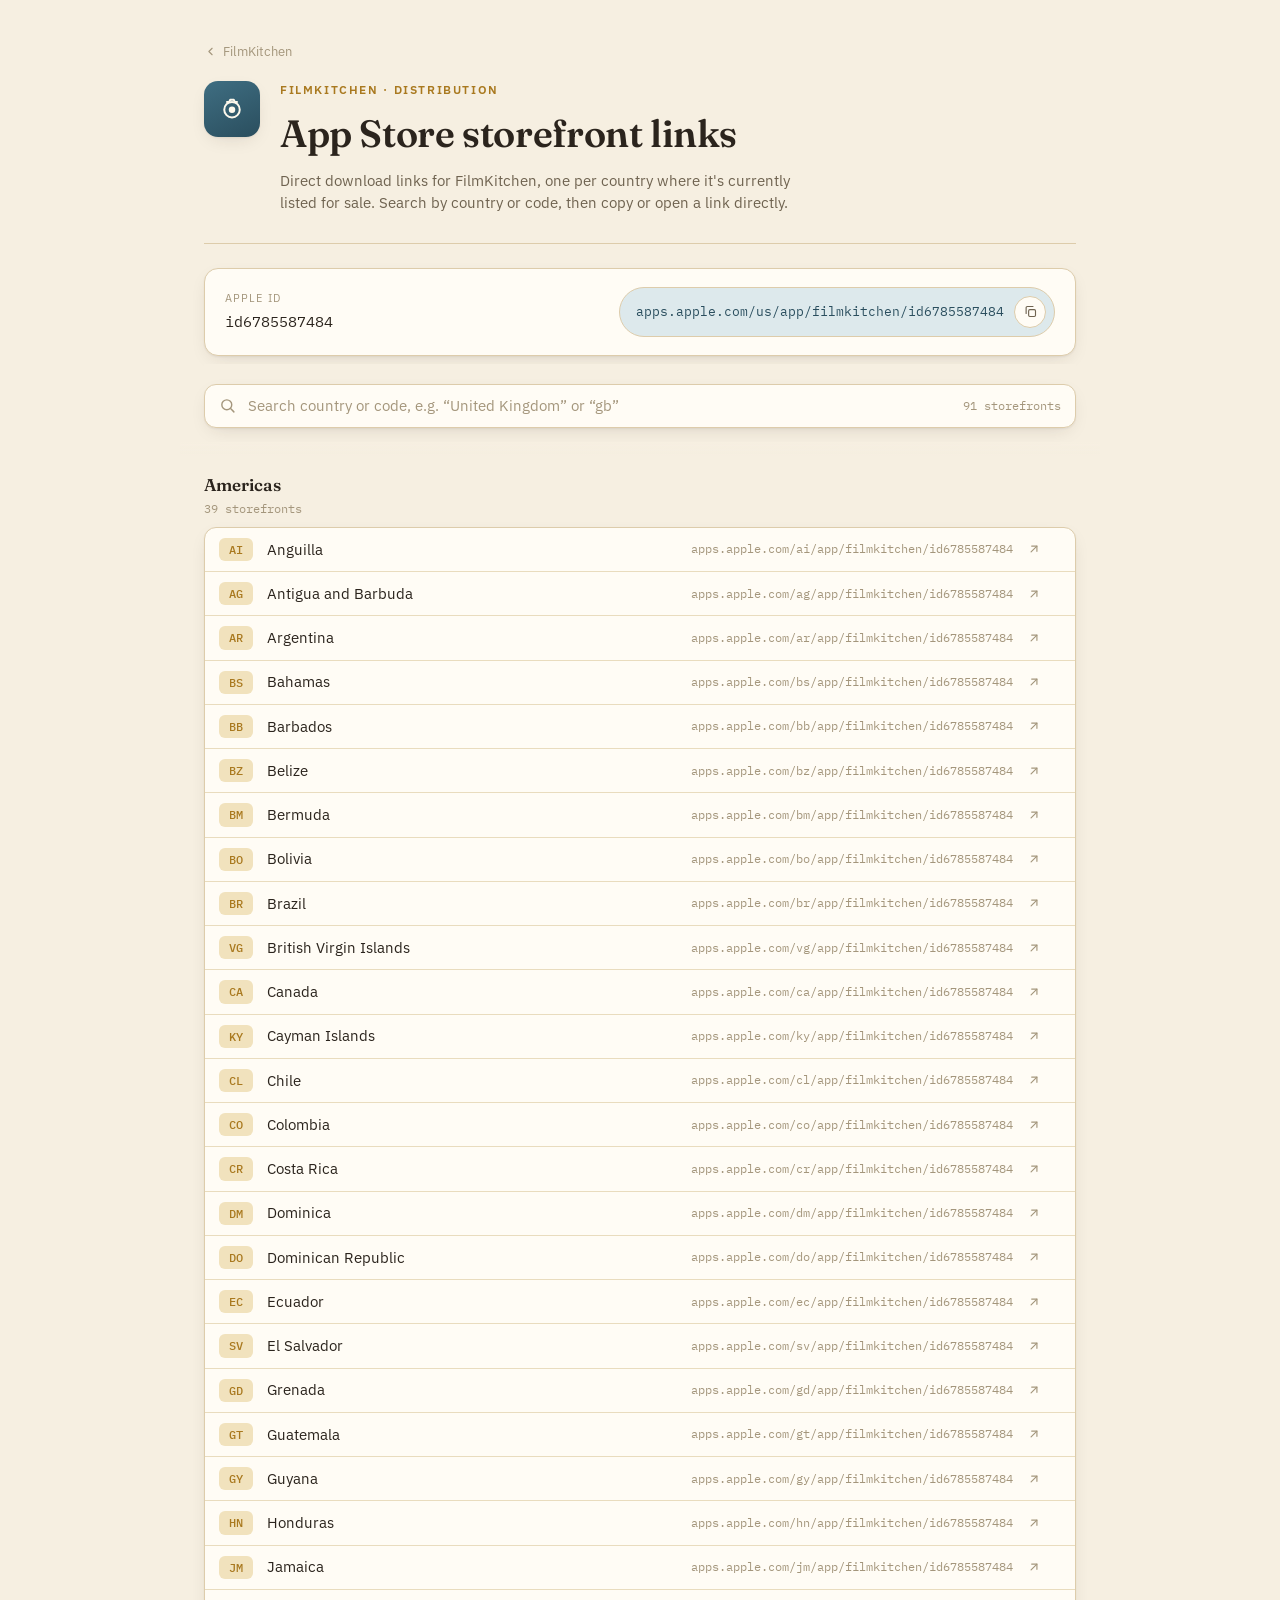
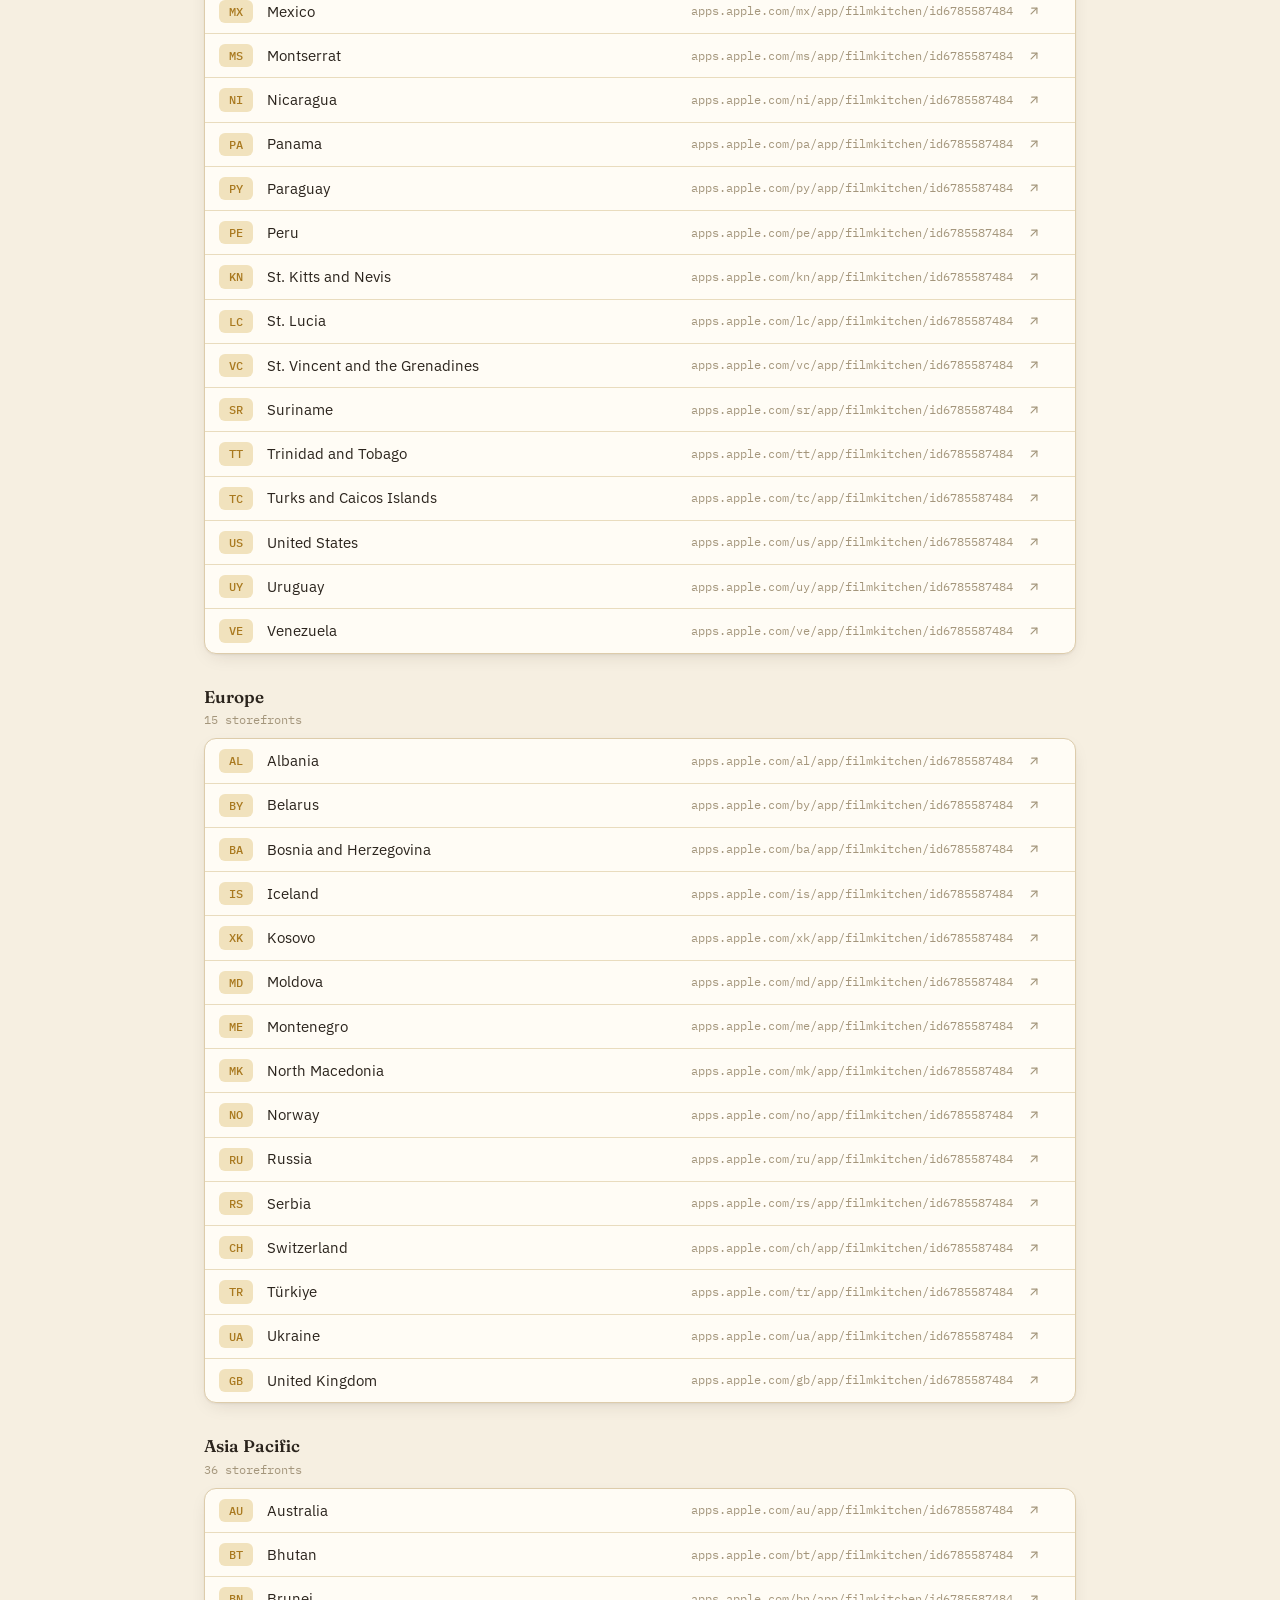
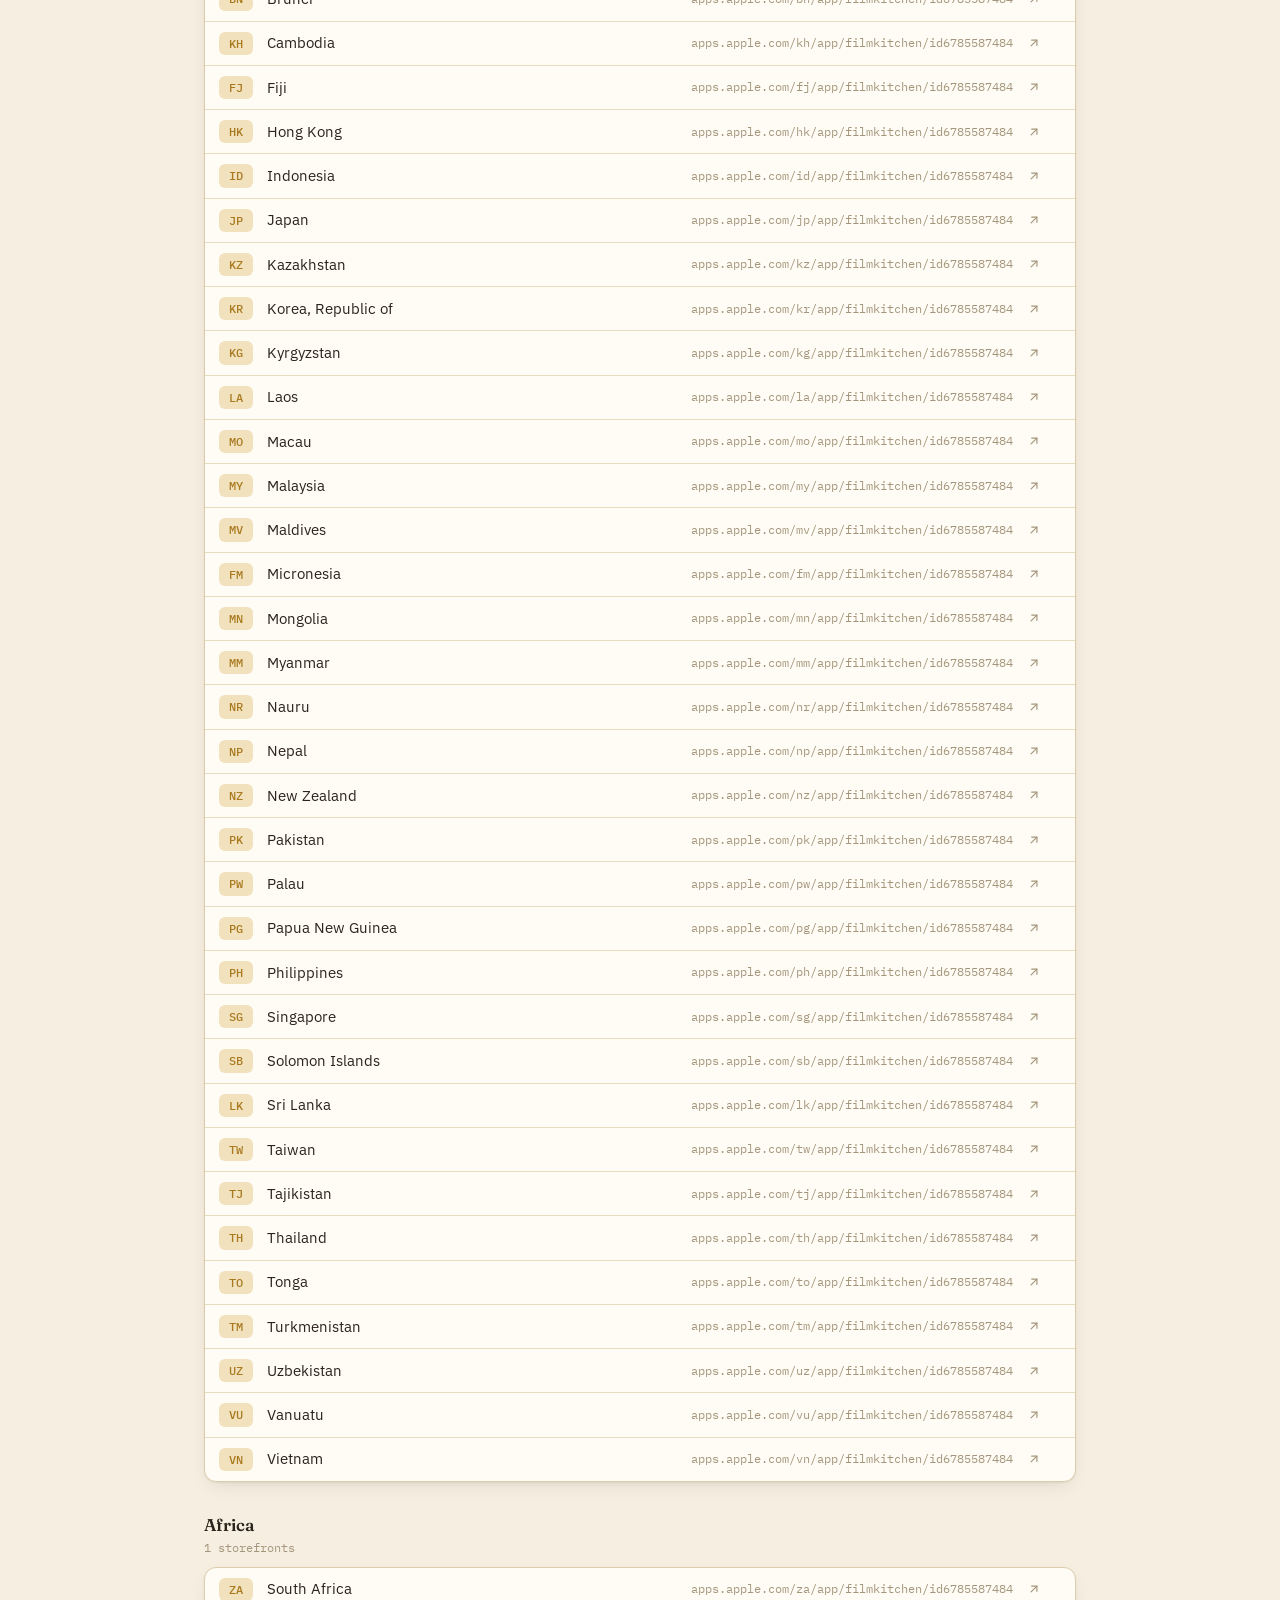
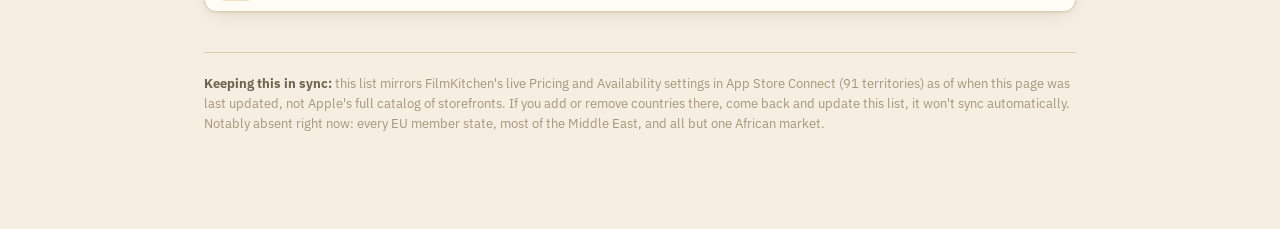
==== links.html @ 14c95695 "Rename links to links.html" ====
<!DOCTYPE html>
<html lang="en">
<head>
<meta charset="UTF-8">
<meta name="viewport" content="width=device-width, initial-scale=1.0">
<title>FilmKitchen — Download Links</title>
<meta name="description" content="Download FilmKitchen from the App Store in your country.">
<link rel="icon" href="data:image/svg+xml,%3Csvg xmlns='http://www.w3.org/2000/svg' viewBox='0 0 24 24'%3E%3Crect width='24' height='24' rx='6' fill='%233f6e82'/%3E%3Ccircle cx='12' cy='12.5' r='6.2' stroke='%23fdf8ec' stroke-width='1.6' fill='none'/%3E%3Ccircle cx='12' cy='12.5' r='2.6' fill='%23fdf8ec'/%3E%3C/svg%3E">
<link rel="preconnect" href="https://fonts.googleapis.com">
<link rel="preconnect" href="https://fonts.gstatic.com" crossorigin>
<link href="https://fonts.googleapis.com/css2?family=Fraunces:opsz,wght@9..144,400;9..144,500;9..144,600&family=IBM+Plex+Sans:wght@400;500;600&family=IBM+Plex+Mono:wght@400;500&display=swap" rel="stylesheet">
<style>
  :root {
    --bg: #f6efe1;
    --bg-raised: #fffcf5;
    --bg-alt: #eee2c9;
    --ink: #2b241d;
    --ink-soft: #6f6350;
    --ink-faint: #a4967c;
    --line: #ddccab;
    --line-soft: #e9dcbe;
    --accent: #3f6e82;
    --accent-deep: #2a4e5e;
    --accent-tint: #dde9ec;
    --gold: #a9791f;
    --gold-tint: #f1e2bd;
    --shadow: 0 1px 2px rgba(43, 36, 29, 0.06), 0 6px 20px -8px rgba(43, 36, 29, 0.18);
  }

  @media (prefers-color-scheme: dark) {
    :root:not([data-theme="light"]) {
      --bg: #1b1815;
      --bg-raised: #242019;
      --bg-alt: #2c271f;
      --ink: #f1e9d8;
      --ink-soft: #b5a68b;
      --ink-faint: #7d715c;
      --line: #3c3527;
      --line-soft: #332d22;
      --accent: #8fb8c9;
      --accent-deep: #b7d6e1;
      --accent-tint: #26383f;
      --gold: #dcb35a;
      --gold-tint: #3a2f18;
      --shadow: 0 1px 2px rgba(0, 0, 0, 0.3), 0 8px 24px -10px rgba(0, 0, 0, 0.55);
    }
  }

  :root[data-theme="dark"] {
    --bg: #1b1815;
    --bg-raised: #242019;
    --bg-alt: #2c271f;
    --ink: #f1e9d8;
    --ink-soft: #b5a68b;
    --ink-faint: #7d715c;
    --line: #3c3527;
    --line-soft: #332d22;
    --accent: #8fb8c9;
    --accent-deep: #b7d6e1;
    --accent-tint: #26383f;
    --gold: #dcb35a;
    --gold-tint: #3a2f18;
    --shadow: 0 1px 2px rgba(0, 0, 0, 0.3), 0 8px 24px -10px rgba(0, 0, 0, 0.55);
  }

  * { box-sizing: border-box; }

  html, body {
    margin: 0;
    background: var(--bg);
    color: var(--ink);
    font-family: "IBM Plex Sans", ui-sans-serif, system-ui, sans-serif;
    line-height: 1.5;
    -webkit-font-smoothing: antialiased;
  }

  .wrap {
    max-width: 920px;
    margin: 0 auto;
    padding: 40px 24px 96px;
  }

  .crumb {
    display: inline-flex;
    align-items: center;
    gap: 6px;
    font-size: 13px;
    color: var(--ink-faint);
    text-decoration: none;
    margin-bottom: 20px;
  }
  .crumb:hover { color: var(--accent-deep); }
  .crumb svg { width: 13px; height: 13px; }

  header.top {
    display: flex;
    gap: 20px;
    align-items: flex-start;
    padding-bottom: 28px;
    border-bottom: 1px solid var(--line);
  }

  .badge {
    flex: none;
    width: 56px;
    height: 56px;
    border-radius: 14px;
    background: linear-gradient(155deg, var(--accent) 0%, var(--accent-deep) 100%);
    display: flex;
    align-items: center;
    justify-content: center;
    box-shadow: var(--shadow);
  }
  .badge svg { width: 30px; height: 30px; }

  .eyebrow {
    text-transform: uppercase;
    letter-spacing: 0.14em;
    font-size: 11.5px;
    font-weight: 600;
    color: var(--gold);
    margin: 0 0 6px;
  }

  h1 {
    font-family: "Fraunces", ui-serif, Georgia, serif;
    font-optical-sizing: auto;
    font-weight: 600;
    font-size: clamp(28px, 4vw, 38px);
    letter-spacing: -0.01em;
    margin: 0 0 8px;
    text-wrap: balance;
  }

  .lede {
    margin: 0;
    color: var(--ink-soft);
    font-size: 15px;
    max-width: 60ch;
  }

  .master-card {
    margin-top: 24px;
    background: var(--bg-raised);
    border: 1px solid var(--line);
    border-radius: 14px;
    padding: 18px 20px;
    box-shadow: var(--shadow);
    display: flex;
    flex-wrap: wrap;
    gap: 16px 28px;
    align-items: center;
    justify-content: space-between;
  }

  .master-meta { display: flex; flex-direction: column; gap: 4px; }
  .master-meta .k {
    font-size: 11px;
    text-transform: uppercase;
    letter-spacing: 0.1em;
    color: var(--ink-faint);
  }
  .master-meta .v {
    font-family: "IBM Plex Mono", ui-monospace, monospace;
    font-size: 14.5px;
    color: var(--ink);
  }

  .link-pill {
    display: inline-flex;
    align-items: center;
    gap: 10px;
    background: var(--accent-tint);
    border: 1px solid var(--line);
    border-radius: 999px;
    padding: 8px 8px 8px 16px;
    font-family: "IBM Plex Mono", ui-monospace, monospace;
    font-size: 13px;
    color: var(--accent-deep);
  }
  .link-pill a { color: inherit; text-decoration: none; }
  .link-pill a:hover { text-decoration: underline; }

  button.copy {
    all: unset;
    cursor: pointer;
    display: inline-flex;
    align-items: center;
    justify-content: center;
    width: 30px;
    height: 30px;
    border-radius: 999px;
    background: var(--bg-raised);
    border: 1px solid var(--line);
    color: var(--ink-soft);
    flex: none;
    transition: background 0.15s ease, color 0.15s ease, transform 0.1s ease;
  }
  button.copy:hover { color: var(--accent-deep); border-color: var(--accent); }
  button.copy:active { transform: scale(0.92); }
  button.copy svg { width: 15px; height: 15px; }
  button.copy.copied { color: var(--gold); border-color: var(--gold); }

  .search-bar {
    position: sticky;
    top: 0;
    z-index: 5;
    background: var(--bg);
    padding: 20px 0 14px;
    margin-top: 8px;
  }
  .search-bar::after {
    content: "";
    position: absolute;
    left: -24px; right: -24px; bottom: 0;
    height: 14px;
    background: linear-gradient(var(--bg), transparent);
    pointer-events: none;
    transform: translateY(100%);
  }

  .search-row {
    display: flex;
    align-items: center;
    gap: 12px;
    background: var(--bg-raised);
    border: 1px solid var(--line);
    border-radius: 12px;
    padding: 10px 14px;
    box-shadow: var(--shadow);
  }
  .search-row svg { flex: none; width: 17px; height: 17px; color: var(--ink-faint); }
  .search-row input {
    all: unset;
    flex: 1;
    font-family: "IBM Plex Sans", sans-serif;
    font-size: 15px;
    color: var(--ink);
  }
  .search-row input::placeholder { color: var(--ink-faint); }
  .count {
    flex: none;
    font-family: "IBM Plex Mono", ui-monospace, monospace;
    font-size: 12px;
    color: var(--ink-faint);
    white-space: nowrap;
  }

  .region {
    margin-top: 30px;
  }
  .region h2 {
    font-family: "Fraunces", serif;
    font-weight: 600;
    font-size: 17px;
    margin: 0 0 2px;
    color: var(--ink);
  }
  .region .region-count {
    font-family: "IBM Plex Mono", monospace;
    font-size: 11.5px;
    color: var(--ink-faint);
    margin: 0 0 10px;
  }

  .rows {
    border: 1px solid var(--line);
    border-radius: 12px;
    overflow: hidden;
    background: var(--bg-raised);
    box-shadow: var(--shadow);
  }

  .row {
    display: grid;
    grid-template-columns: 34px 1fr auto 34px;
    align-items: center;
    gap: 14px;
    padding: 10px 14px;
    border-top: 1px solid var(--line-soft);
    text-decoration: none;
    color: inherit;
  }
  .row:first-child { border-top: none; }
  .row:hover { background: var(--bg-alt); }

  .code {
    font-family: "IBM Plex Mono", monospace;
    font-size: 11.5px;
    font-weight: 500;
    letter-spacing: 0.02em;
    color: var(--gold);
    background: var(--gold-tint);
    border-radius: 6px;
    padding: 3px 0;
    text-align: center;
    text-transform: uppercase;
  }

  .name {
    font-size: 14.5px;
    min-width: 0;
    white-space: nowrap;
    overflow: hidden;
    text-overflow: ellipsis;
  }

  .url {
    font-family: "IBM Plex Mono", monospace;
    font-size: 12px;
    color: var(--ink-faint);
    white-space: nowrap;
    display: none;
  }
  @media (min-width: 640px) {
    .url { display: block; }
    .row { grid-template-columns: 34px 1fr auto 34px; }
  }

  .open-icon { color: var(--ink-faint); display: flex; }
  .open-icon svg { width: 14px; height: 14px; }
  .row:hover .open-icon { color: var(--accent-deep); }

  .no-results {
    display: none;
    padding: 40px 20px;
    text-align: center;
    color: var(--ink-faint);
    font-size: 14px;
  }

  footer.note {
    margin-top: 40px;
    padding-top: 20px;
    border-top: 1px solid var(--line);
    color: var(--ink-faint);
    font-size: 12.5px;
    line-height: 1.6;
  }
  footer.note strong { color: var(--ink-soft); }
  footer.note a { color: var(--accent-deep); }

  @media (prefers-reduced-motion: reduce) {
    * { transition: none !important; }
  }
</style>
</head>
<body>
<div class="wrap">
  <a class="crumb" href="index.html">
    <svg viewBox="0 0 24 24" fill="none" stroke="currentColor" stroke-width="2" stroke-linecap="round" stroke-linejoin="round"><path d="M15 18l-6-6 6-6"/></svg>
    FilmKitchen
  </a>

  <header class="top">
    <div class="badge" aria-hidden="true">
      <svg viewBox="0 0 24 24" fill="none" xmlns="http://www.w3.org/2000/svg">
        <circle cx="12" cy="12.5" r="6.2" stroke="#fdf8ec" stroke-width="1.6"/>
        <circle cx="12" cy="12.5" r="2.6" fill="#fdf8ec"/>
        <path d="M8 6.3h1.8L10.6 4.6h2.8l0.8 1.7H16" stroke="#fdf8ec" stroke-width="1.6" stroke-linecap="round" stroke-linejoin="round"/>
      </svg>
    </div>
    <div>
      <p class="eyebrow">FilmKitchen &middot; distribution</p>
      <h1>App Store storefront links</h1>
      <p class="lede">Direct download links for FilmKitchen, one per country where it's currently listed for sale. Search by country or code, then copy or open a link directly.</p>
    </div>
  </header>

  <div class="master-card">
    <div class="master-meta">
      <span class="k">Apple ID</span>
      <span class="v">id6785587484</span>
    </div>
    <div class="link-pill">
      <a href="https://apps.apple.com/us/app/filmkitchen/id6785587484" target="_blank" rel="noopener">apps.apple.com/us/app/filmkitchen/id6785587484</a>
      <button class="copy" data-copy="https://apps.apple.com/us/app/filmkitchen/id6785587484" aria-label="Copy US link" title="Copy link">
        <svg viewBox="0 0 24 24" fill="none" stroke="currentColor" stroke-width="1.8" stroke-linecap="round" stroke-linejoin="round"><rect x="9" y="9" width="11" height="11" rx="2"/><path d="M5 15V6a2 2 0 0 1 2-2h9"/></svg>
      </button>
    </div>
  </div>

  <div class="search-bar">
    <div class="search-row">
      <svg viewBox="0 0 24 24" fill="none" stroke="currentColor" stroke-width="2" stroke-linecap="round"><circle cx="11" cy="11" r="7"/><path d="m21 21-4.3-4.3"/></svg>
      <input id="search" type="text" placeholder="Search country or code, e.g. &ldquo;United Kingdom&rdquo; or &ldquo;gb&rdquo;" autocomplete="off">
      <span class="count" id="count">91 storefronts</span>
    </div>
  </div>

  <div id="regions"></div>
  <p class="no-results" id="noResults">No storefronts match that search.</p>

  <footer class="note">
    <strong>Keeping this in sync:</strong> this list mirrors FilmKitchen's live Pricing and Availability settings in App Store Connect (91 territories) as of when this page was last updated, not Apple's full catalog of storefronts. If you add or remove countries there, come back and update this list, it won't sync automatically. Notably absent right now: every EU member state, most of the Middle East, and all but one African market.
  </footer>
</div>

<script>
  const APPLE_ID = "6785587484";
  const SLUG = "filmkitchen";

  // Pulled directly from FilmKitchen's live Pricing and Availability list in App Store Connect.
  // Update this array (and the "last synced" date in the footer) whenever that list changes.
  const DATA = [
    ["al","Albania","Europe"],["ai","Anguilla","Americas"],["ag","Antigua and Barbuda","Americas"],
    ["ar","Argentina","Americas"],["au","Australia","APAC"],["bs","Bahamas","Americas"],
    ["bb","Barbados","Americas"],["by","Belarus","Europe"],["bz","Belize","Americas"],
    ["bm","Bermuda","Americas"],["bt","Bhutan","APAC"],["bo","Bolivia","Americas"],
    ["ba","Bosnia and Herzegovina","Europe"],["br","Brazil","Americas"],
    ["vg","British Virgin Islands","Americas"],["bn","Brunei","APAC"],["kh","Cambodia","APAC"],
    ["ca","Canada","Americas"],["ky","Cayman Islands","Americas"],["cl","Chile","Americas"],
    ["co","Colombia","Americas"],["cr","Costa Rica","Americas"],["dm","Dominica","Americas"],
    ["do","Dominican Republic","Americas"],["ec","Ecuador","Americas"],["sv","El Salvador","Americas"],
    ["fj","Fiji","APAC"],["gd","Grenada","Americas"],["gt","Guatemala","Americas"],
    ["gy","Guyana","Americas"],["hn","Honduras","Americas"],["hk","Hong Kong","APAC"],
    ["is","Iceland","Europe"],["id","Indonesia","APAC"],["jm","Jamaica","Americas"],["jp","Japan","APAC"],
    ["kz","Kazakhstan","APAC"],["kr","Korea, Republic of","APAC"],["xk","Kosovo","Europe"],
    ["kg","Kyrgyzstan","APAC"],["la","Laos","APAC"],["mo","Macau","APAC"],["my","Malaysia","APAC"],
    ["mv","Maldives","APAC"],["mx","Mexico","Americas"],["fm","Micronesia","APAC"],
    ["md","Moldova","Europe"],["mn","Mongolia","APAC"],["me","Montenegro","Europe"],
    ["ms","Montserrat","Americas"],["mm","Myanmar","APAC"],["nr","Nauru","APAC"],["np","Nepal","APAC"],
    ["nz","New Zealand","APAC"],["ni","Nicaragua","Americas"],["mk","North Macedonia","Europe"],
    ["no","Norway","Europe"],["pk","Pakistan","APAC"],["pw","Palau","APAC"],["pa","Panama","Americas"],
    ["pg","Papua New Guinea","APAC"],["py","Paraguay","Americas"],["pe","Peru","Americas"],
    ["ph","Philippines","APAC"],["ru","Russia","Europe"],["rs","Serbia","Europe"],
    ["sg","Singapore","APAC"],["sb","Solomon Islands","APAC"],["za","South Africa","Africa"],
    ["lk","Sri Lanka","APAC"],["kn","St. Kitts and Nevis","Americas"],["lc","St. Lucia","Americas"],
    ["vc","St. Vincent and the Grenadines","Americas"],["sr","Suriname","Americas"],
    ["ch","Switzerland","Europe"],["tw","Taiwan","APAC"],["tj","Tajikistan","APAC"],
    ["th","Thailand","APAC"],["to","Tonga","APAC"],["tt","Trinidad and Tobago","Americas"],
    ["tr","Türkiye","Europe"],["tm","Turkmenistan","APAC"],["tc","Turks and Caicos Islands","Americas"],
    ["ua","Ukraine","Europe"],["gb","United Kingdom","Europe"],["us","United States","Americas"],
    ["uy","Uruguay","Americas"],["uz","Uzbekistan","APAC"],["vu","Vanuatu","APAC"],
    ["ve","Venezuela","Americas"],["vn","Vietnam","APAC"]
  ];

  const REGION_LABEL = { Americas: "Americas", Europe: "Europe", Africa: "Africa", APAC: "Asia Pacific" };
  const REGION_ORDER = ["Americas", "Europe", "APAC", "Africa"];

  function urlFor(code) {
    return `https://apps.apple.com/${code}/app/${SLUG}/id${APPLE_ID}`;
  }

  const regionsEl = document.getElementById("regions");
  const grouped = {};
  REGION_ORDER.forEach(r => grouped[r] = []);
  DATA.forEach(([code, name, region]) => grouped[region].push({ code, name, region }));

  REGION_ORDER.forEach(region => {
    const items = grouped[region];
    const section = document.createElement("div");
    section.className = "region";
    section.dataset.region = region;

    const h2 = document.createElement("h2");
    h2.textContent = REGION_LABEL[region];
    const rc = document.createElement("p");
    rc.className = "region-count";
    rc.textContent = `${items.length} storefronts`;
    section.appendChild(h2);
    section.appendChild(rc);

    const rows = document.createElement("div");
    rows.className = "rows";

    items.sort((a, b) => a.name.localeCompare(b.name)).forEach(({ code, name }) => {
      const url = urlFor(code);
      const row = document.createElement("a");
      row.className = "row";
      row.href = url;
      row.target = "_blank";
      row.rel = "noopener";
      row.dataset.search = (name + " " + code).toLowerCase();

      row.innerHTML = `
        <span class="code">${code}</span>
        <span class="name">${name}</span>
        <span class="url">apps.apple.com/${code}/app/${SLUG}/id${APPLE_ID}</span>
        <span class="open-icon" aria-hidden="true">
          <svg viewBox="0 0 24 24" fill="none" stroke="currentColor" stroke-width="2" stroke-linecap="round" stroke-linejoin="round"><path d="M7 17 17 7"/><path d="M8 7h9v9"/></svg>
        </span>
      `;
      rows.appendChild(row);
    });

    section.appendChild(rows);
    regionsEl.appendChild(section);
  });

  const searchInput = document.getElementById("search");
  const countEl = document.getElementById("count");
  const noResults = document.getElementById("noResults");
  const allRows = Array.from(document.querySelectorAll(".row"));
  const allSections = Array.from(document.querySelectorAll(".region"));

  function applyFilter() {
    const q = searchInput.value.trim().toLowerCase();
    let visible = 0;
    allSections.forEach(section => {
      let sectionVisible = 0;
      section.querySelectorAll(".row").forEach(row => {
        const match = !q || row.dataset.search.includes(q);
        row.style.display = match ? "" : "none";
        if (match) { sectionVisible++; visible++; }
      });
      section.style.display = sectionVisible ? "" : "none";
    });
    countEl.textContent = q ? `${visible} of ${allRows.length}` : `${allRows.length} storefronts`;
    noResults.style.display = visible ? "none" : "block";
  }

  searchInput.addEventListener("input", applyFilter);

  document.querySelectorAll("button.copy").forEach(btn => {
    btn.addEventListener("click", async (e) => {
      e.preventDefault();
      const text = btn.dataset.copy;
      try {
        await navigator.clipboard.writeText(text);
        btn.classList.add("copied");
        const original = btn.innerHTML;
        btn.innerHTML = `<svg viewBox="0 0 24 24" fill="none" stroke="currentColor" stroke-width="2" stroke-linecap="round" stroke-linejoin="round"><path d="M20 6 9 17l-5-5"/></svg>`;
        setTimeout(() => { btn.innerHTML = original; btn.classList.remove("copied"); }, 1200);
      } catch (err) { /* clipboard unavailable, silently ignore */ }
    });
  });
</script>
</body>
</html>
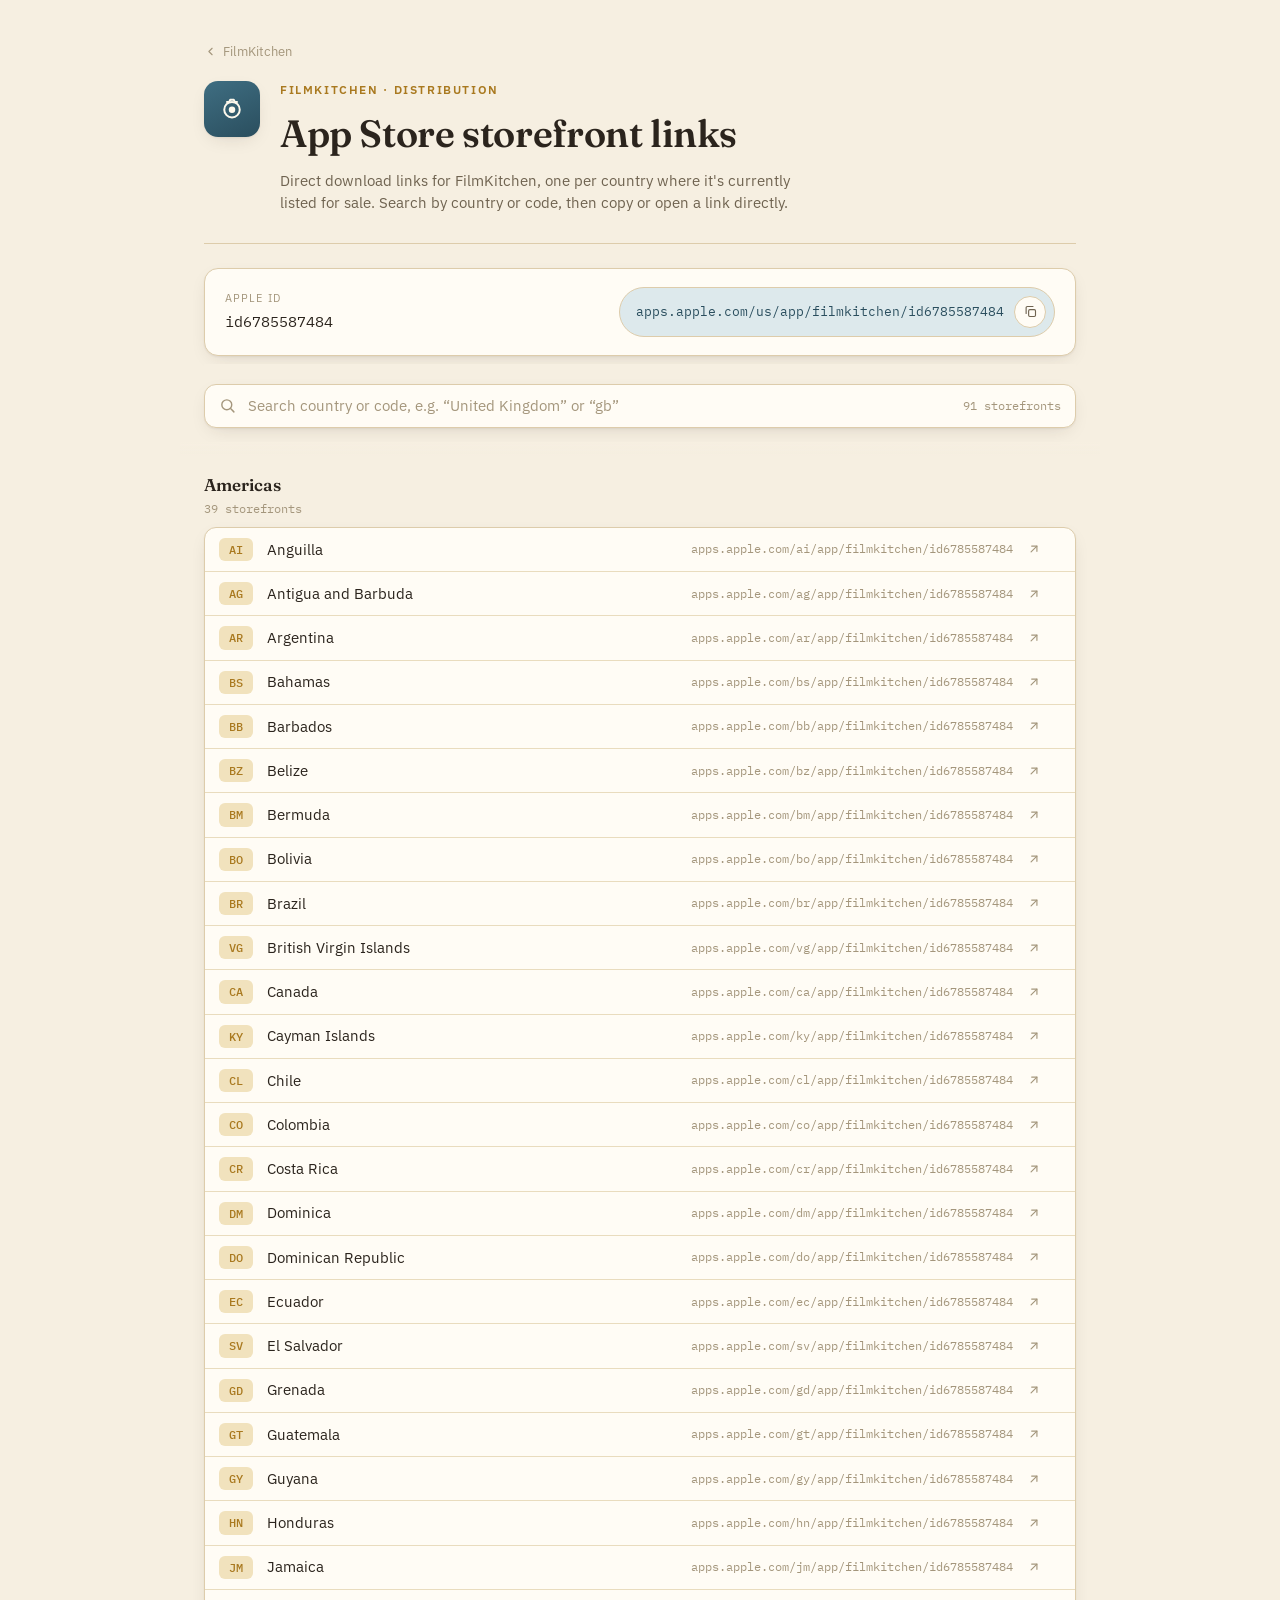
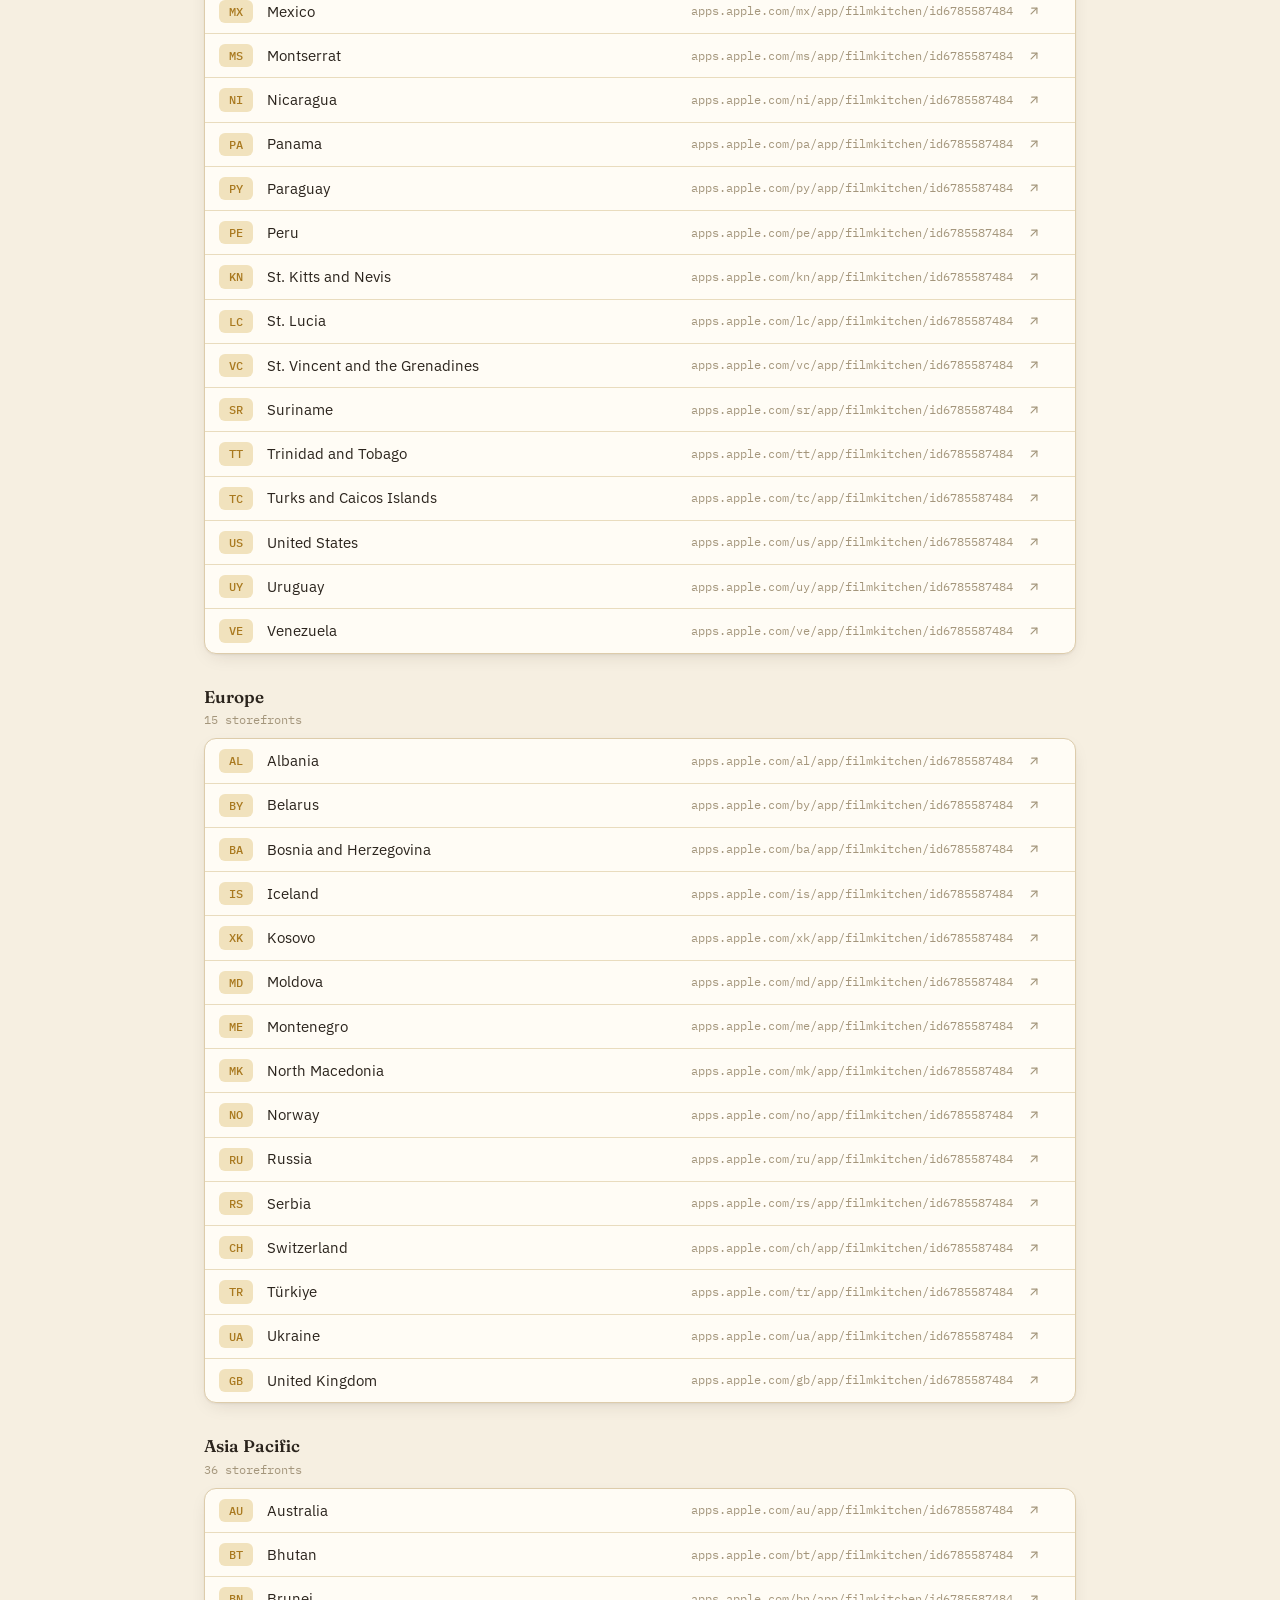
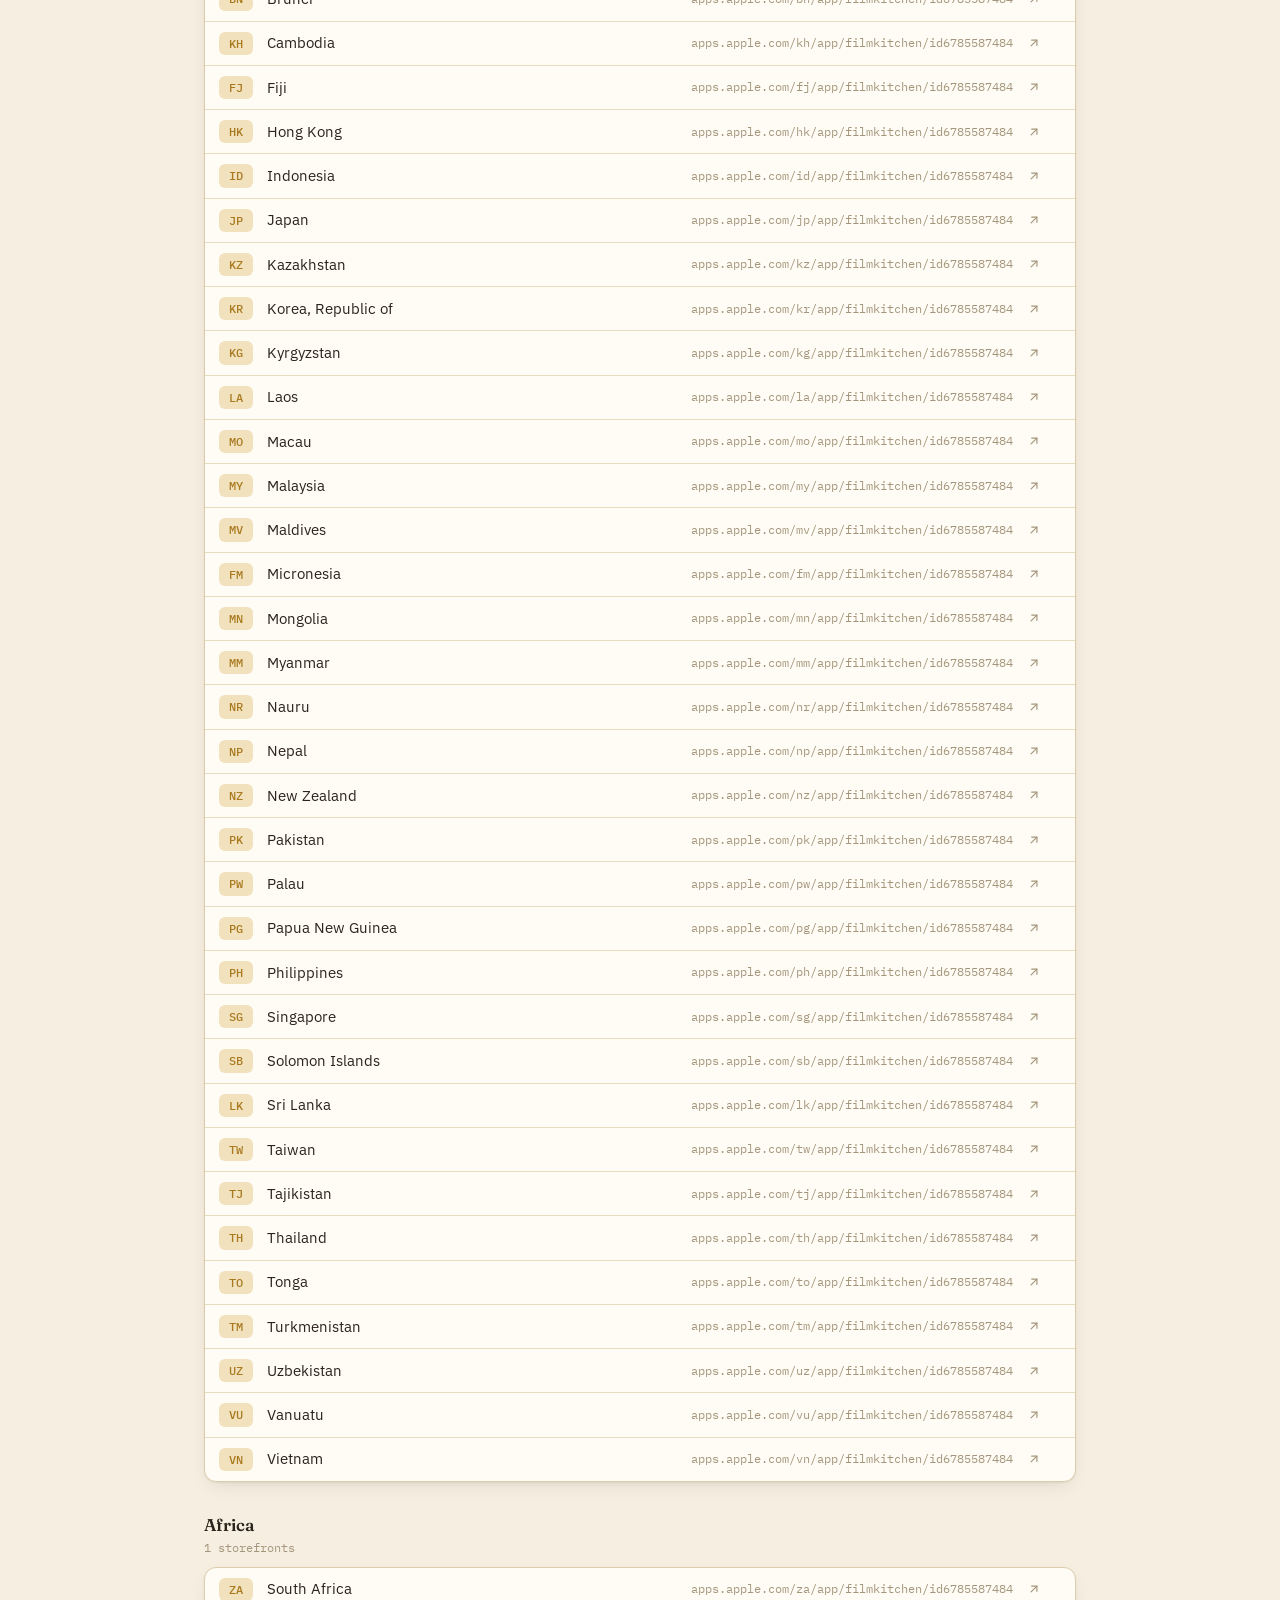
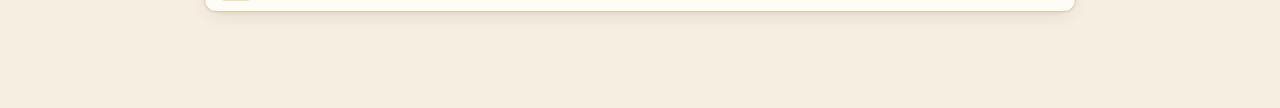
==== commit eeed6108: "Fix wonky Fraunces glyphs and drop the sync footnote" ====
--- a/links.html
+++ b/links.html
@@ -8,7 +8,7 @@
 <link rel="icon" href="data:image/svg+xml,%3Csvg xmlns='http://www.w3.org/2000/svg' viewBox='0 0 24 24'%3E%3Crect width='24' height='24' rx='6' fill='%233f6e82'/%3E%3Ccircle cx='12' cy='12.5' r='6.2' stroke='%23fdf8ec' stroke-width='1.6' fill='none'/%3E%3Ccircle cx='12' cy='12.5' r='2.6' fill='%23fdf8ec'/%3E%3C/svg%3E">
 <link rel="preconnect" href="https://fonts.googleapis.com">
 <link rel="preconnect" href="https://fonts.gstatic.com" crossorigin>
-<link href="https://fonts.googleapis.com/css2?family=Fraunces:opsz,wght@9..144,400;9..144,500;9..144,600&family=IBM+Plex+Sans:wght@400;500;600&family=IBM+Plex+Mono:wght@400;500&display=swap" rel="stylesheet">
+<link href="https://fonts.googleapis.com/css2?family=Fraunces:opsz,wght@9..144,400..600&family=IBM+Plex+Sans:wght@400;500;600&family=IBM+Plex+Mono:wght@400;500&display=swap" rel="stylesheet">
 <style>
   :root {
     --bg: #f6efe1;
@@ -329,17 +329,6 @@
     font-size: 14px;
   }
 
-  footer.note {
-    margin-top: 40px;
-    padding-top: 20px;
-    border-top: 1px solid var(--line);
-    color: var(--ink-faint);
-    font-size: 12.5px;
-    line-height: 1.6;
-  }
-  footer.note strong { color: var(--ink-soft); }
-  footer.note a { color: var(--accent-deep); }
-
   @media (prefers-reduced-motion: reduce) {
     * { transition: none !important; }
   }
@@ -390,10 +379,6 @@
 
   <div id="regions"></div>
   <p class="no-results" id="noResults">No storefronts match that search.</p>
-
-  <footer class="note">
-    <strong>Keeping this in sync:</strong> this list mirrors FilmKitchen's live Pricing and Availability settings in App Store Connect (91 territories) as of when this page was last updated, not Apple's full catalog of storefronts. If you add or remove countries there, come back and update this list, it won't sync automatically. Notably absent right now: every EU member state, most of the Middle East, and all but one African market.
-  </footer>
 </div>
 
 <script>
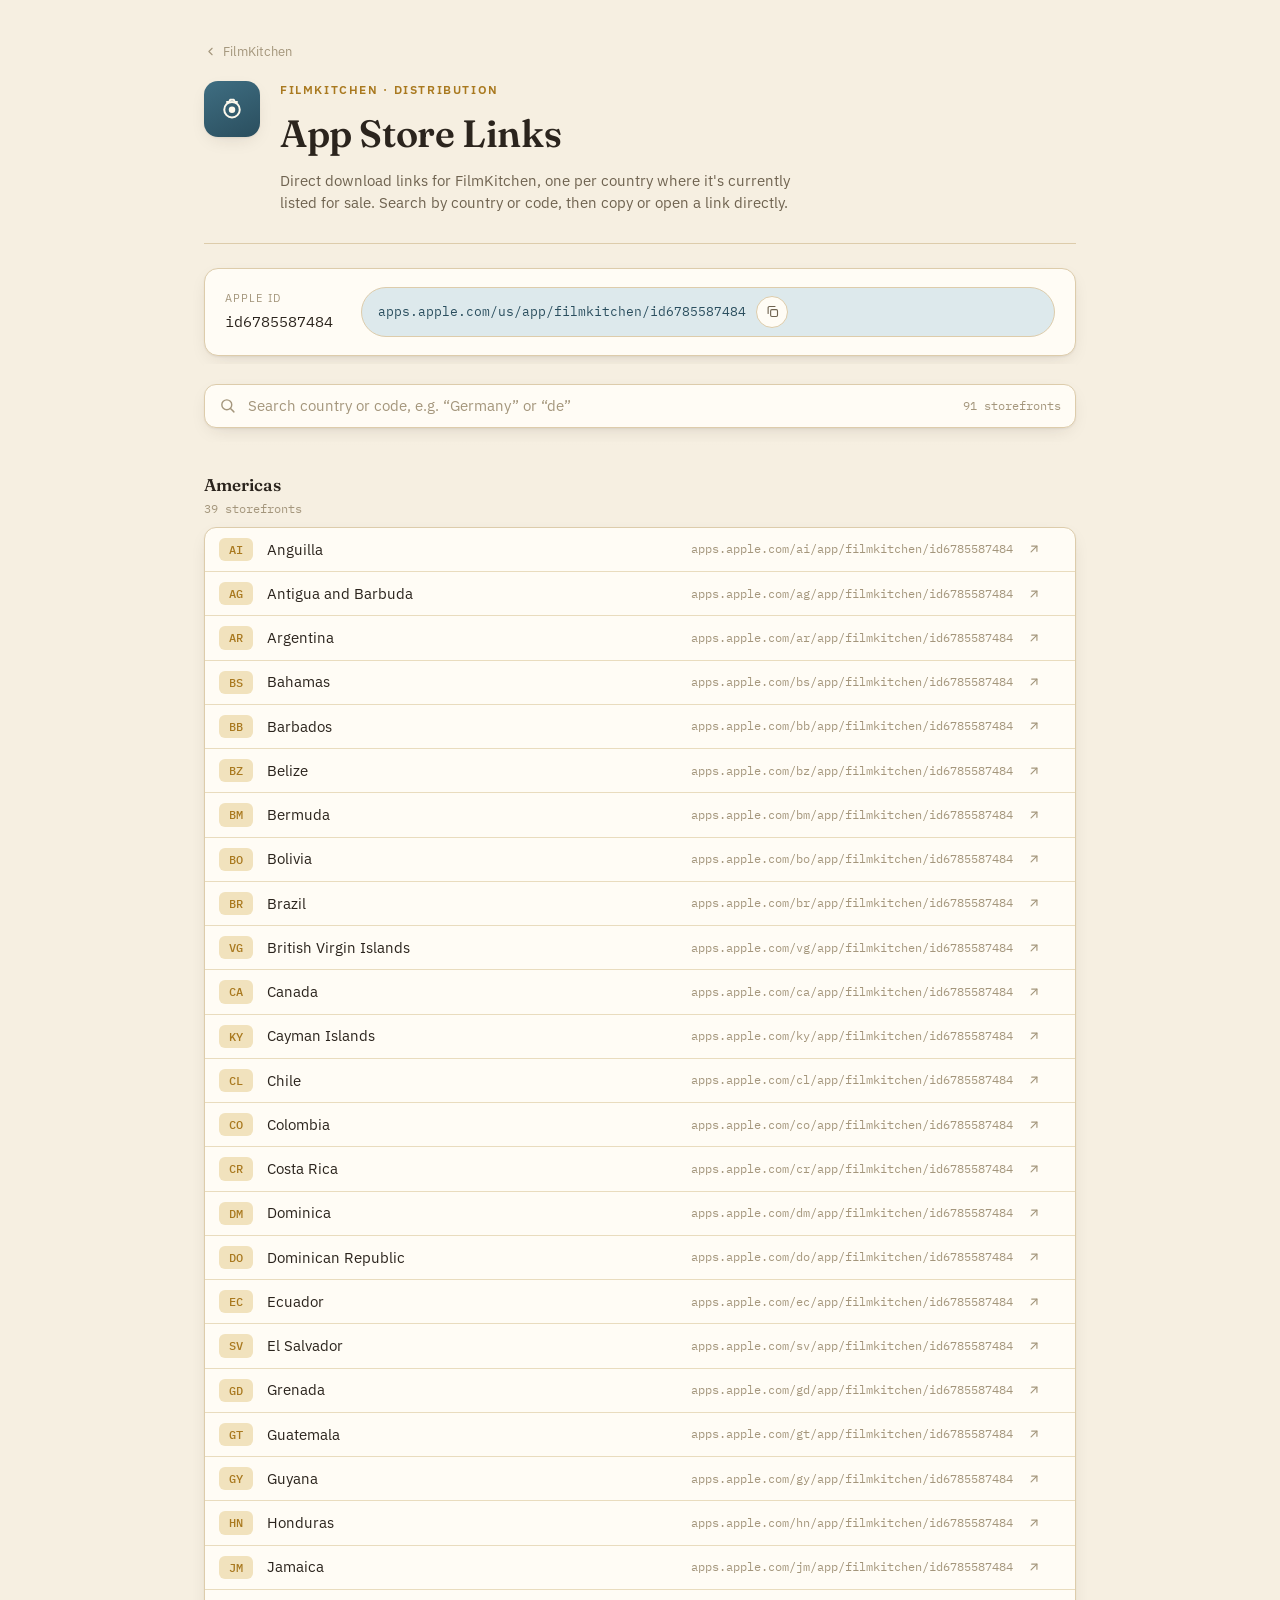
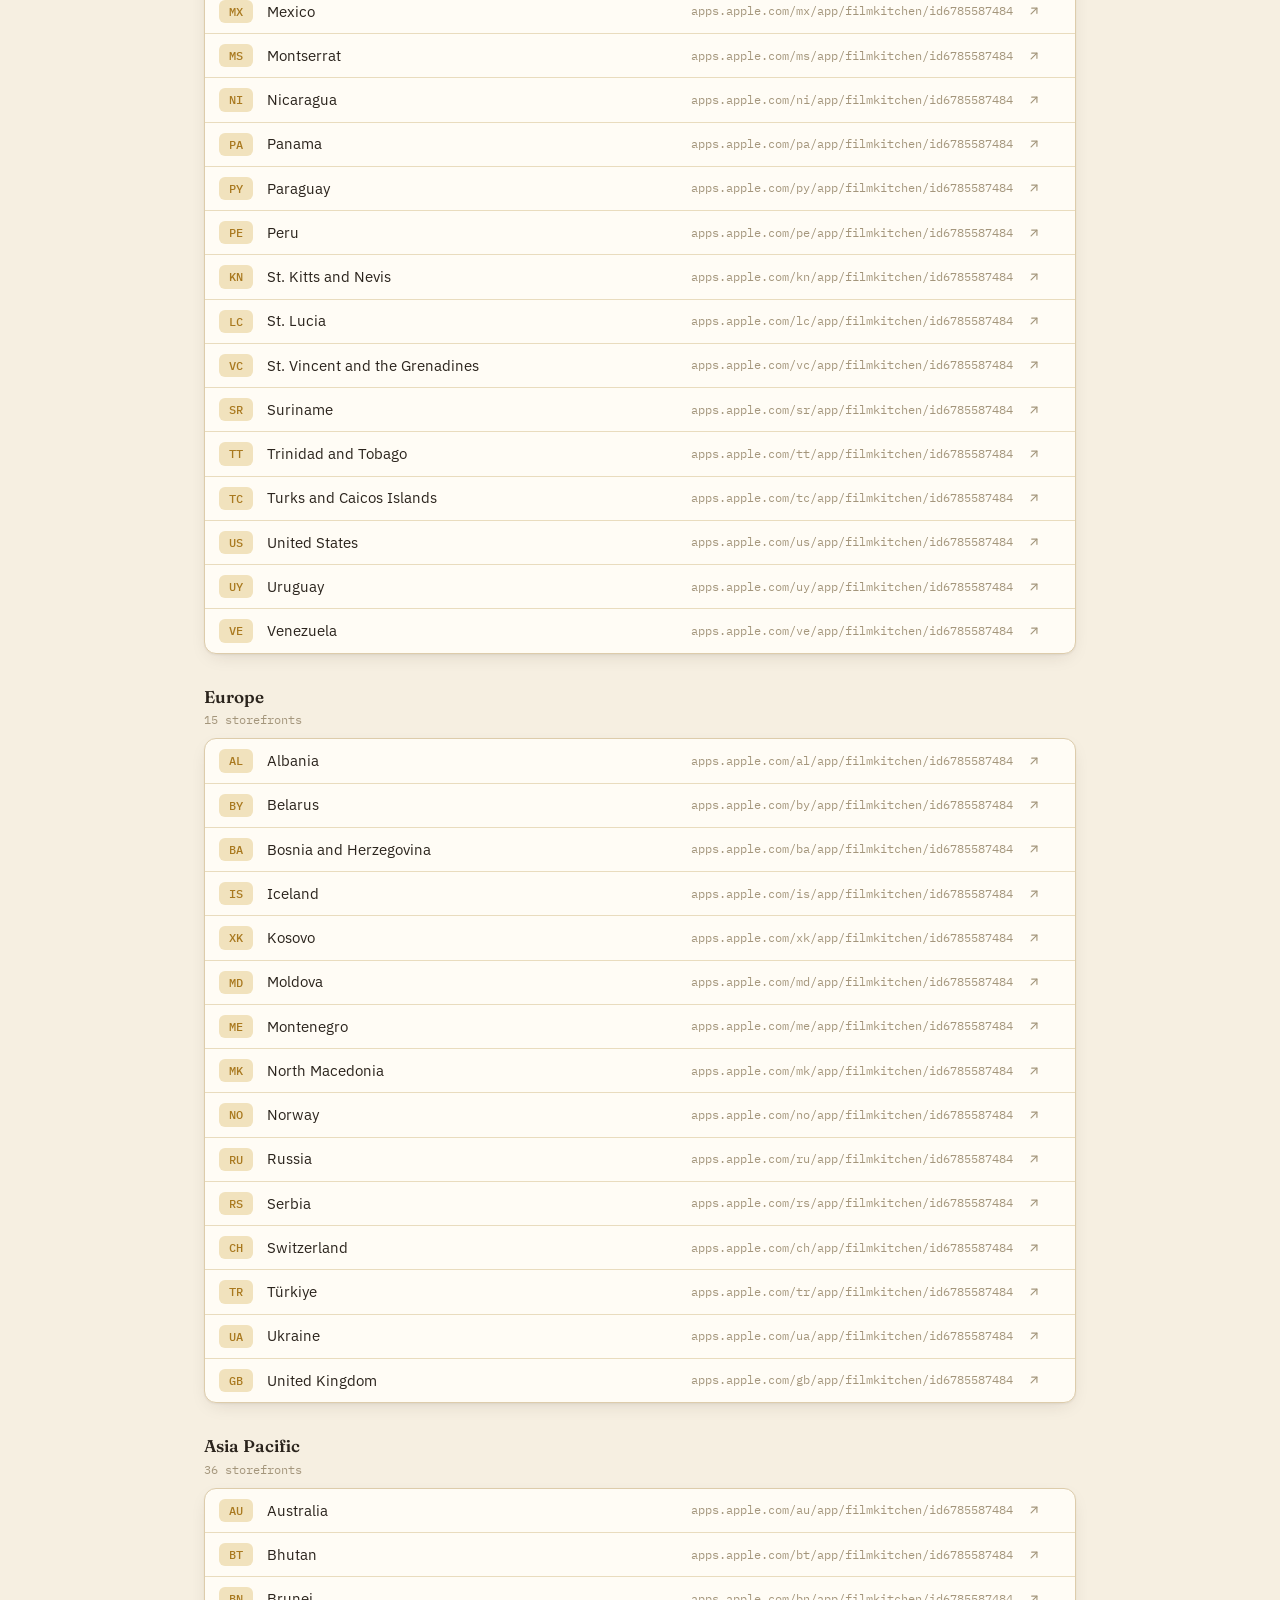
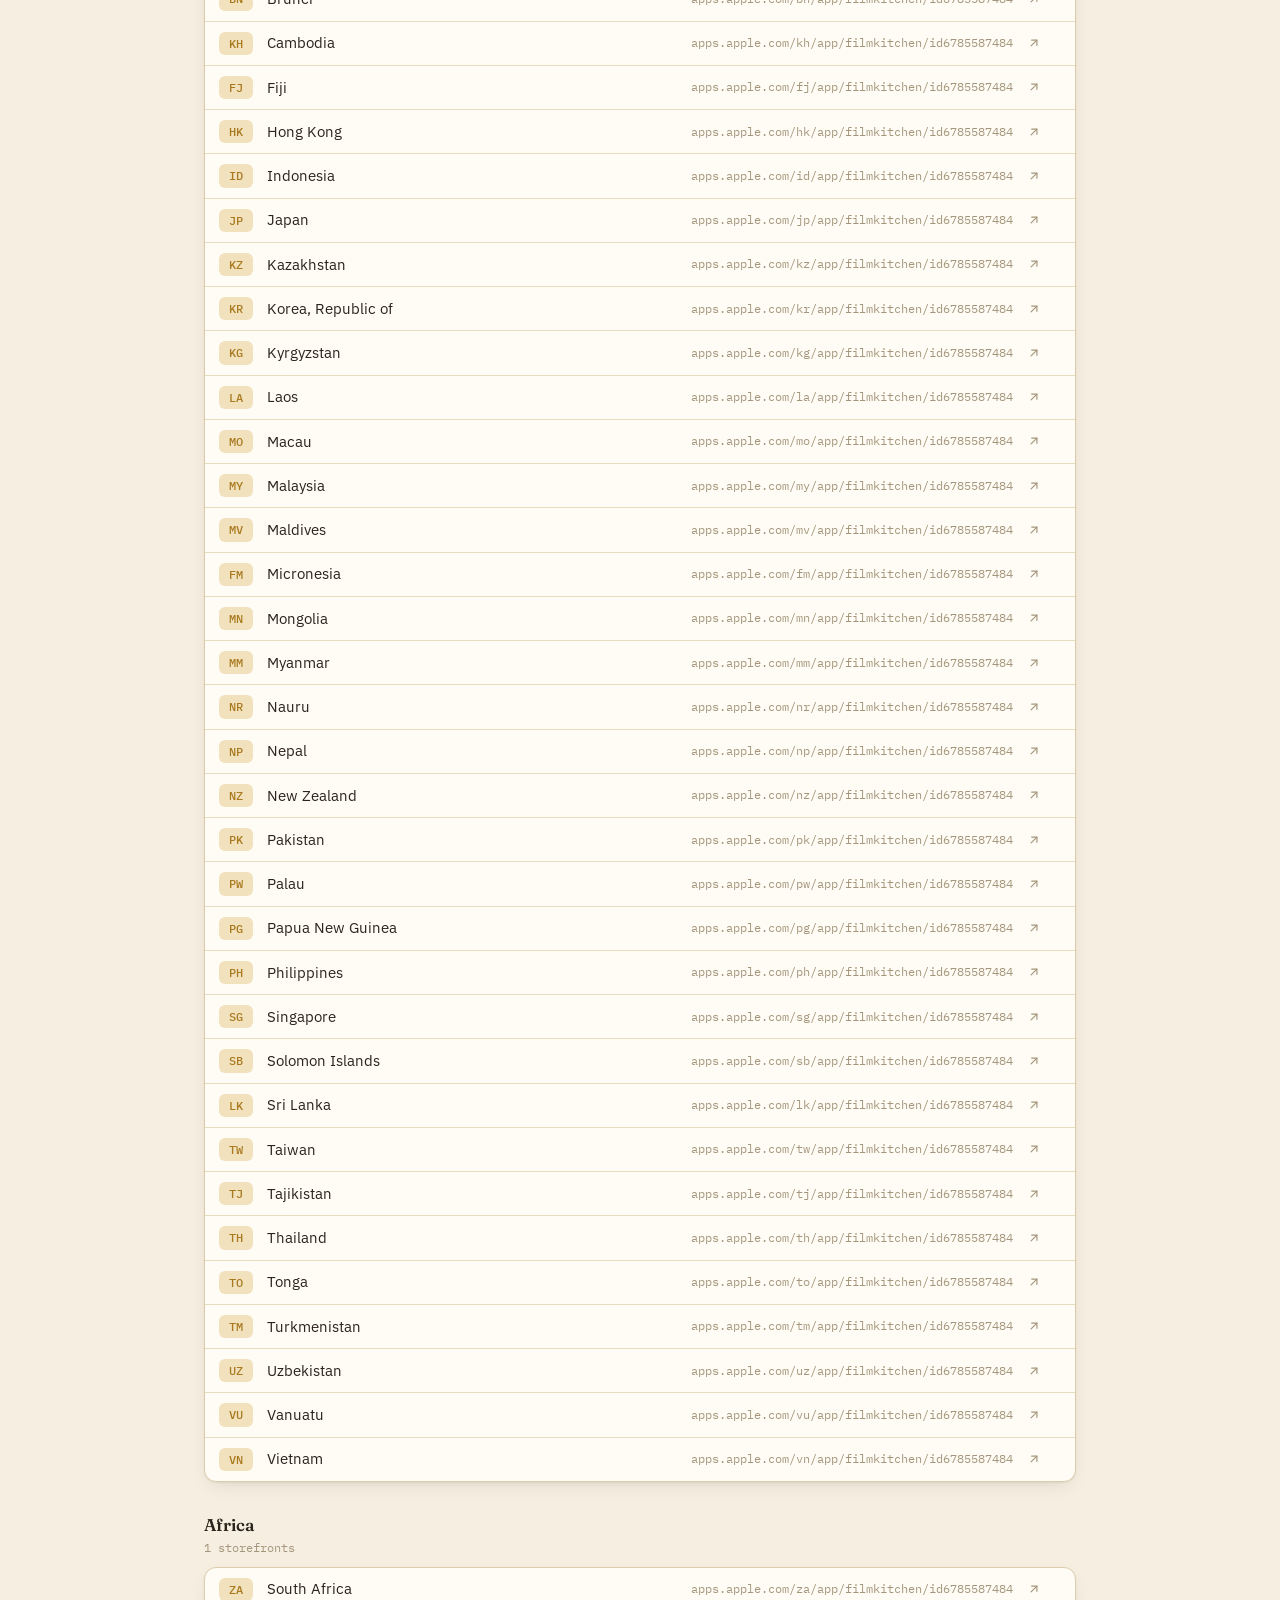
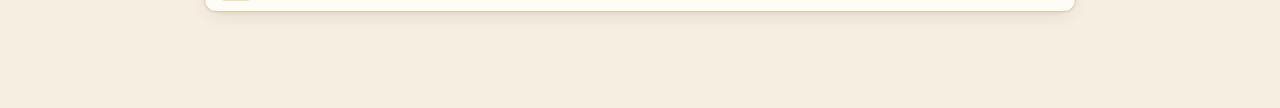
==== commit 62a955dc: "Update links.html" ====
--- a/links.html
+++ b/links.html
@@ -72,12 +72,17 @@
     font-family: "IBM Plex Sans", ui-sans-serif, system-ui, sans-serif;
     line-height: 1.5;
     -webkit-font-smoothing: antialiased;
+    overflow-x: hidden;
   }
 
   .wrap {
     max-width: 920px;
     margin: 0 auto;
     padding: 40px 24px 96px;
+  }
+
+  @media (max-width: 380px) {
+    .wrap { padding: 28px 16px 72px; }
   }
 
   .crumb {
@@ -153,7 +158,7 @@
     justify-content: space-between;
   }
 
-  .master-meta { display: flex; flex-direction: column; gap: 4px; }
+  .master-meta { display: flex; flex-direction: column; gap: 4px; flex: 0 1 auto; }
   .master-meta .k {
     font-size: 11px;
     text-transform: uppercase;
@@ -167,7 +172,7 @@
   }
 
   .link-pill {
-    display: inline-flex;
+    display: flex;
     align-items: center;
     gap: 10px;
     background: var(--accent-tint);
@@ -177,8 +182,18 @@
     font-family: "IBM Plex Mono", ui-monospace, monospace;
     font-size: 13px;
     color: var(--accent-deep);
-  }
-  .link-pill a { color: inherit; text-decoration: none; }
+    flex: 1 1 260px;
+    min-width: 0;
+    max-width: 100%;
+  }
+  .link-pill a {
+    color: inherit;
+    text-decoration: none;
+    min-width: 0;
+    overflow: hidden;
+    text-overflow: ellipsis;
+    white-space: nowrap;
+  }
   .link-pill a:hover { text-decoration: underline; }
 
   button.copy {
@@ -273,7 +288,7 @@
 
   .row {
     display: grid;
-    grid-template-columns: 34px 1fr auto 34px;
+    grid-template-columns: 34px 1fr 34px;
     align-items: center;
     gap: 14px;
     padding: 10px 14px;
@@ -304,6 +319,8 @@
     overflow: hidden;
     text-overflow: ellipsis;
   }
+  .row { min-width: 0; }
+  .row > * { min-width: 0; }
 
   .url {
     font-family: "IBM Plex Mono", monospace;
@@ -351,7 +368,7 @@
     </div>
     <div>
       <p class="eyebrow">FilmKitchen &middot; distribution</p>
-      <h1>App Store storefront links</h1>
+      <h1>App Store Links</h1>
       <p class="lede">Direct download links for FilmKitchen, one per country where it's currently listed for sale. Search by country or code, then copy or open a link directly.</p>
     </div>
   </header>
@@ -372,7 +389,7 @@
   <div class="search-bar">
     <div class="search-row">
       <svg viewBox="0 0 24 24" fill="none" stroke="currentColor" stroke-width="2" stroke-linecap="round"><circle cx="11" cy="11" r="7"/><path d="m21 21-4.3-4.3"/></svg>
-      <input id="search" type="text" placeholder="Search country or code, e.g. &ldquo;United Kingdom&rdquo; or &ldquo;gb&rdquo;" autocomplete="off">
+      <input id="search" type="text" placeholder="Search country or code, e.g. &ldquo;Germany&rdquo; or &ldquo;de&rdquo;" autocomplete="off">
       <span class="count" id="count">91 storefronts</span>
     </div>
   </div>
